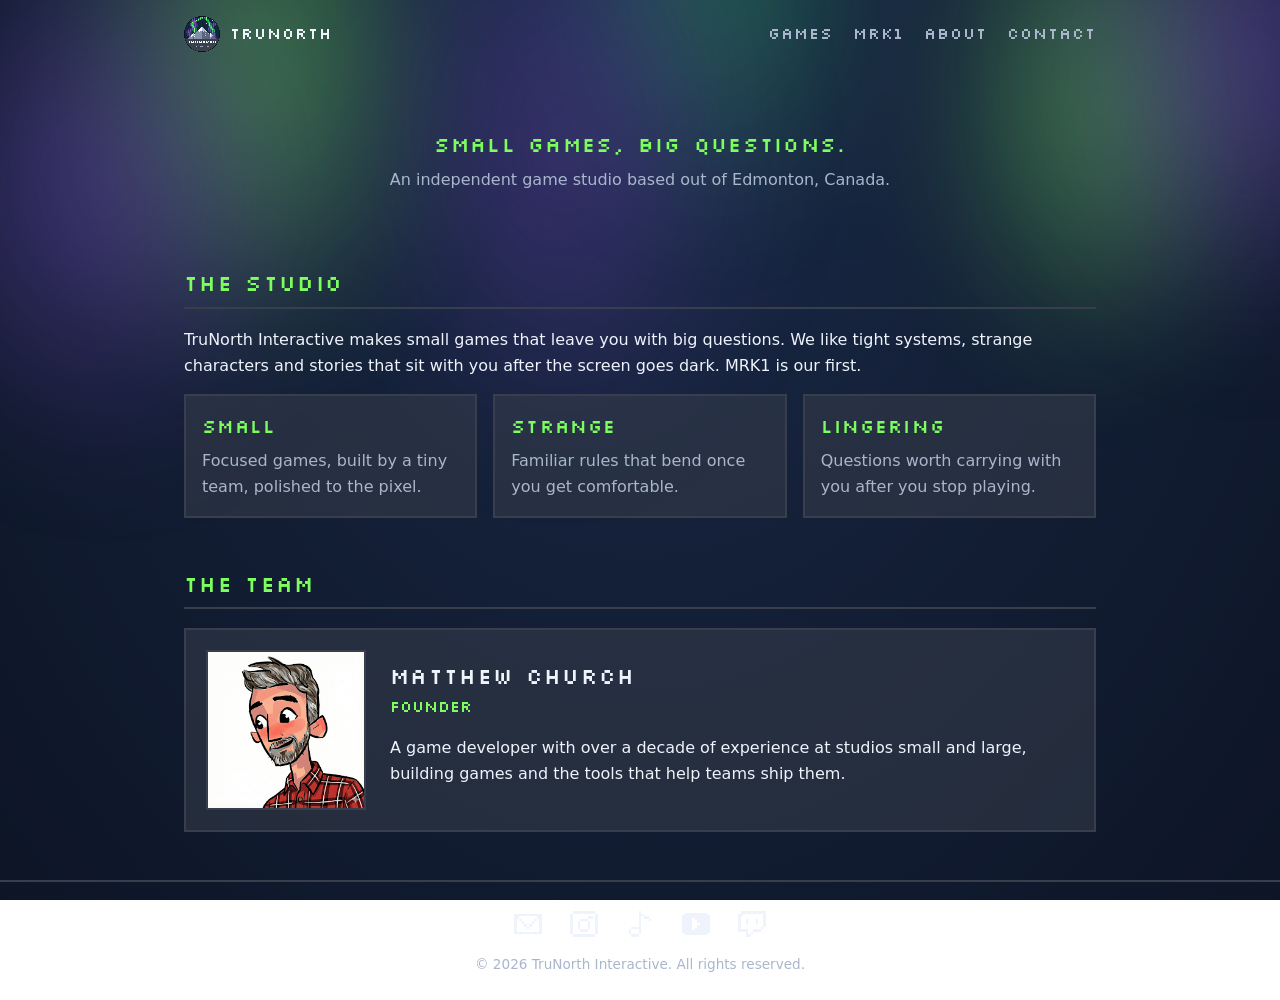
==== about/index.html @ ff155e33 "Spruce up the About page Add a mantra hero, a studio section with three pillars and a founder card. " ====
<!doctype html>
<html lang="en">
<head>
  <meta charset="utf-8">
  <meta name="viewport" content="width=device-width, initial-scale=1">
  <title>About | TruNorth Interactive</title>
  <meta name="description" content="About TruNorth Interactive, an independent game studio in Edmonton, Canada, run by Matthew Church.">
  <link rel="icon" href="../assets/trunorth-logo.png">
  <link rel="preconnect" href="https://fonts.googleapis.com">
  <link href="https://fonts.googleapis.com/css2?family=Silkscreen&display=swap" rel="stylesheet">
  <link rel="stylesheet" href="../assets/style.css">
</head>
<body>
  <nav>
    <a class="brand" href="../"><img class="pixelated" src="../assets/trunorth-logo.png" alt=""><span>TruNorth</span></a>
    <ul>
      <li><a href="../#games">Games</a></li>
      <li><a href="../mrk1/">MRK1</a></li>
      <li><a href="./">About</a></li>
      <li><a href="mailto:trunorthinteractive@gmail.com">Contact</a></li>
    </ul>
  </nav>

  <main>
    <div class="hero">
      <p class="mantra">Small games, big questions.</p>
      <p>An independent game studio based out of Edmonton, Canada.</p>
    </div>

    <section>
      <h2>The Studio</h2>
      <p>TruNorth Interactive makes small games that leave you with big questions. We like tight systems, strange characters and stories that sit with you after the screen goes dark. MRK1 is our first.</p>
      <ul class="pillars">
        <li><h3>Small</h3><p>Focused games, built by a tiny team, polished to the pixel.</p></li>
        <li><h3>Strange</h3><p>Familiar rules that bend once you get comfortable.</p></li>
        <li><h3>Lingering</h3><p>Questions worth carrying with you after you stop playing.</p></li>
      </ul>
    </section>

    <section>
      <h2>The Team</h2>
      <div class="founder">
        <img class="portrait" src="../assets/matthew-church.png" alt="Illustrated portrait of Matthew Church">
        <div>
          <h3>Matthew Church</h3>
          <p class="role">Founder</p>
          <p>A game developer with over a decade of experience at studios small and large, building games and the tools that help teams ship them.</p>
        </div>
      </div>
    </section>
  </main>

  <footer>
    <p class="social">
      <a href="mailto:trunorthinteractive@gmail.com" aria-label="Email" title="Email"><svg viewBox="0 0 11 8" aria-hidden="true"><rect x="0" y="0" width="11" height="1"/><rect x="0" y="1" width="2" height="1"/><rect x="9" y="1" width="2" height="1"/><rect x="0" y="2" width="1" height="1"/><rect x="2" y="2" width="1" height="1"/><rect x="8" y="2" width="1" height="1"/><rect x="10" y="2" width="1" height="1"/><rect x="0" y="3" width="1" height="1"/><rect x="3" y="3" width="1" height="1"/><rect x="7" y="3" width="1" height="1"/><rect x="10" y="3" width="1" height="1"/><rect x="0" y="4" width="1" height="1"/><rect x="4" y="4" width="1" height="1"/><rect x="6" y="4" width="1" height="1"/><rect x="10" y="4" width="1" height="1"/><rect x="0" y="5" width="1" height="1"/><rect x="5" y="5" width="1" height="1"/><rect x="10" y="5" width="1" height="1"/><rect x="0" y="6" width="1" height="1"/><rect x="10" y="6" width="1" height="1"/><rect x="0" y="7" width="11" height="1"/></svg></a>
      <a href="https://www.instagram.com/trunorthinteractive/" aria-label="Instagram" title="Instagram" target="_blank" rel="noopener"><svg viewBox="0 0 11 10" aria-hidden="true"><rect x="1" y="0" width="9" height="1"/><rect x="0" y="1" width="1" height="1"/><rect x="10" y="1" width="1" height="1"/><rect x="0" y="2" width="1" height="1"/><rect x="7" y="2" width="2" height="1"/><rect x="10" y="2" width="1" height="1"/><rect x="0" y="3" width="1" height="1"/><rect x="4" y="3" width="3" height="1"/><rect x="10" y="3" width="1" height="1"/><rect x="0" y="4" width="1" height="1"/><rect x="3" y="4" width="1" height="1"/><rect x="7" y="4" width="1" height="1"/><rect x="10" y="4" width="1" height="1"/><rect x="0" y="5" width="1" height="1"/><rect x="3" y="5" width="1" height="1"/><rect x="7" y="5" width="1" height="1"/><rect x="10" y="5" width="1" height="1"/><rect x="0" y="6" width="1" height="1"/><rect x="3" y="6" width="1" height="1"/><rect x="7" y="6" width="1" height="1"/><rect x="10" y="6" width="1" height="1"/><rect x="0" y="7" width="1" height="1"/><rect x="4" y="7" width="3" height="1"/><rect x="10" y="7" width="1" height="1"/><rect x="0" y="8" width="1" height="1"/><rect x="10" y="8" width="1" height="1"/><rect x="1" y="9" width="9" height="1"/></svg></a>
      <a href="https://www.tiktok.com/@trunorthinteractive" aria-label="TikTok" title="TikTok" target="_blank" rel="noopener"><svg viewBox="0 0 11 10" aria-hidden="true"><rect x="5" y="0" width="1" height="1"/><rect x="5" y="1" width="2" height="1"/><rect x="5" y="2" width="1" height="1"/><rect x="7" y="2" width="2" height="1"/><rect x="5" y="3" width="1" height="1"/><rect x="9" y="3" width="1" height="1"/><rect x="5" y="4" width="1" height="1"/><rect x="5" y="5" width="1" height="1"/><rect x="2" y="6" width="4" height="1"/><rect x="1" y="7" width="1" height="1"/><rect x="5" y="7" width="1" height="1"/><rect x="1" y="8" width="1" height="1"/><rect x="5" y="8" width="1" height="1"/><rect x="2" y="9" width="3" height="1"/></svg></a>
      <a href="https://www.youtube.com/@trunorthinteractive" aria-label="YouTube" title="YouTube" target="_blank" rel="noopener"><svg viewBox="0 0 11 9" aria-hidden="true"><rect x="1" y="0" width="9" height="1"/><rect x="0" y="1" width="11" height="1"/><rect x="0" y="2" width="4" height="1"/><rect x="5" y="2" width="6" height="1"/><rect x="0" y="3" width="4" height="1"/><rect x="6" y="3" width="5" height="1"/><rect x="0" y="4" width="4" height="1"/><rect x="7" y="4" width="4" height="1"/><rect x="0" y="5" width="4" height="1"/><rect x="6" y="5" width="5" height="1"/><rect x="0" y="6" width="4" height="1"/><rect x="5" y="6" width="6" height="1"/><rect x="0" y="7" width="11" height="1"/><rect x="1" y="8" width="9" height="1"/></svg></a>
      <a href="https://www.twitch.tv/trunorthinteractive" aria-label="Twitch" title="Twitch" target="_blank" rel="noopener"><svg viewBox="0 0 11 10" aria-hidden="true"><rect x="1" y="0" width="10" height="1"/><rect x="0" y="1" width="2" height="1"/><rect x="10" y="1" width="1" height="1"/><rect x="0" y="2" width="1" height="1"/><rect x="10" y="2" width="1" height="1"/><rect x="0" y="3" width="1" height="1"/><rect x="3" y="3" width="1" height="1"/><rect x="7" y="3" width="1" height="1"/><rect x="10" y="3" width="1" height="1"/><rect x="0" y="4" width="1" height="1"/><rect x="3" y="4" width="1" height="1"/><rect x="7" y="4" width="1" height="1"/><rect x="10" y="4" width="1" height="1"/><rect x="0" y="5" width="1" height="1"/><rect x="10" y="5" width="1" height="1"/><rect x="0" y="6" width="1" height="1"/><rect x="9" y="6" width="1" height="1"/><rect x="0" y="7" width="4" height="1"/><rect x="6" y="7" width="3" height="1"/><rect x="3" y="8" width="1" height="1"/><rect x="5" y="8" width="1" height="1"/><rect x="3" y="9" width="2" height="1"/></svg></a>
    </p>
    &copy; 2026 TruNorth Interactive. All rights reserved.
  </footer>
</body>
</html>
---- assets/style.css ----
:root {
  --night: #142038;
  --night-deep: #0d1526;
  --slate: #383e4c;
  --snow: #eef3fc;
  --mist: #a9b6cc;
  --aurora: #7cff5e;
  --aurora-dim: #2fb85a;
  --mrk-red: #ff6b6b;
  --mrk-violet: #b98cff;
}

* { box-sizing: border-box; }
html, body { margin: 0; }

body {
  background: radial-gradient(ellipse at top, #1c2c4c 0%, var(--night) 45%, var(--night-deep) 100%) fixed;
  color: var(--snow);
  font-family: system-ui, -apple-system, "Segoe UI", sans-serif;
  line-height: 1.6;
  min-height: 100vh;
  display: flex;
  flex-direction: column;
}

/* Aurora: two blurred layers of green and violet bands drifting behind the page. */
body::before,
body::after {
  content: "";
  position: fixed;
  inset: -20% -10% 30% -10%;
  z-index: -1;
  pointer-events: none;
  filter: blur(60px);
  opacity: 0.45;
}
body::before {
  background:
    radial-gradient(ellipse 18% 55% at 25% 30%, var(--aurora) 0%, transparent 70%),
    radial-gradient(ellipse 14% 45% at 55% 20%, var(--aurora-dim) 0%, transparent 70%),
    radial-gradient(ellipse 16% 50% at 80% 35%, var(--aurora) 0%, transparent 70%);
  animation: aurora-drift 18s ease-in-out infinite alternate;
}
body::after {
  background:
    radial-gradient(ellipse 20% 50% at 15% 45%, #7048b8 0%, transparent 70%),
    radial-gradient(ellipse 18% 55% at 45% 40%, #5a3a9a 0%, transparent 70%),
    radial-gradient(ellipse 20% 50% at 90% 30%, #7048b8 0%, transparent 70%);
  opacity: 0.55;
  animation: aurora-drift 24s ease-in-out infinite alternate-reverse;
}
@keyframes aurora-drift {
  0%   { transform: translateX(-4%) skewX(-8deg) scaleY(1); }
  50%  { transform: translateX(3%) skewX(6deg) scaleY(1.08); }
  100% { transform: translateX(-2%) skewX(-4deg) scaleY(0.95); }
}
@media (prefers-reduced-motion: reduce) {
  body::before, body::after { animation: none; }
}

h1, h2, h3, nav, .button {
  font-family: "Silkscreen", monospace;
  font-weight: 400;
  letter-spacing: 0.06em;
}

a { color: var(--aurora); }
a:hover { color: var(--snow); }
img.pixelated { image-rendering: pixelated; }

nav {
  display: flex;
  justify-content: space-between;
  align-items: center;
  gap: 12px;
  padding: 16px 24px;
  max-width: 960px;
  width: 100%;
  margin: 0 auto;
}
nav .brand { display: flex; align-items: center; gap: 10px; color: var(--snow); text-decoration: none; }
nav .brand img { width: 36px; height: 36px; }
nav ul { list-style: none; display: flex; gap: 20px; margin: 0; padding: 0; }
nav ul a { color: var(--mist); text-decoration: none; }
nav ul a:hover { color: var(--aurora); }

main { flex: 1; width: 100%; max-width: 960px; margin: 0 auto; padding: 0 24px 48px; }

.hero { text-align: center; padding: 40px 0 24px; }
.hero img { width: min(320px, 70vw); height: auto; }
.hero p { color: var(--mist); max-width: 560px; margin: 16px auto 0; }

section { margin-top: 48px; }
section h2 { color: var(--aurora); font-size: 1.4rem; border-bottom: 2px solid var(--slate); padding-bottom: 6px; }

.card {
  display: grid;
  grid-template-columns: 1fr 1fr;
  gap: 24px;
  align-items: center;
  background: rgba(56, 62, 76, 0.55);
  border: 2px solid var(--slate);
  padding: 20px;
  text-decoration: none;
  color: inherit;
  transition: border-color 0.15s, transform 0.15s;
}
a.card:hover { border-color: var(--aurora-dim); transform: translateY(-2px); color: inherit; }
.card img { width: 100%; height: auto; display: block; }
.card h3 { margin: 0 0 4px; font-size: 1.6rem; }
.card .tag { color: var(--mist); margin: 0 0 12px; }

.button {
  display: inline-block;
  background: var(--aurora-dim);
  color: var(--night-deep);
  padding: 10px 18px;
  text-decoration: none;
  border: 2px solid var(--aurora);
  box-shadow: 4px 4px 0 var(--night-deep);
}
.button:hover { background: var(--aurora); color: var(--night-deep); }

footer {
  text-align: center;
  color: var(--mist);
  font-size: 0.85rem;
  padding: 24px;
  border-top: 2px solid var(--slate);
}

/* MRK1 page */
.mrk1 h1 { color: var(--mrk-red); font-size: 2.4rem; margin: 0; }
.mrk1 h1 .one { color: var(--mrk-violet); }
.mrk1 .tag { color: var(--mist); margin-top: 4px; }
.mrk1 section h2 { color: var(--mrk-red); }
.mrk1 .button { background: var(--mrk-red); border-color: #ffb0b0; }
.mrk1 .button:hover { background: #ff8f8f; }
.mrk1 .key-art { width: 100%; height: auto; border: 2px solid var(--slate); margin-top: 16px; }
.mrk1 ul.features { padding-left: 20px; }
.mrk1 ul.features li { margin-bottom: 8px; }

@media (max-width: 640px) {
  nav { padding: 12px 16px; }
  nav .brand span { display: none; }
  main { padding: 0 16px 40px; }
  .card { grid-template-columns: 1fr; }
}

footer .social { display: flex; justify-content: center; flex-wrap: wrap; gap: 20px; margin: 0 0 12px; font-family: "Silkscreen", monospace; }
footer .social a { color: var(--snow); text-decoration: none; }
footer .social a:hover { color: var(--aurora); }
.mrk1 footer .social a:hover { color: var(--mrk-red); }
footer .social a { display: inline-flex; padding: 4px; }
footer .social svg { width: 28px; height: 28px; fill: currentColor; shape-rendering: crispEdges; }
.shots { display: grid; grid-template-columns: repeat(2, 1fr); gap: 16px; }
.shots img { width: 100%; height: auto; display: block; border: 2px solid var(--slate); }
.shots a:hover img { border-color: var(--mrk-red); }
@media (max-width: 640px) { .shots { grid-template-columns: 1fr; } }
.shots .wide { grid-column: 1 / -1; }
.mrk1 .cta { margin-top: 24px; }
.hero p.mantra { font-family: "Silkscreen", monospace; color: var(--aurora); font-size: 1.3rem; letter-spacing: 0.06em; margin-top: 20px; }
.hero p.mantra + p { margin-top: 6px; }
.pillars { list-style: none; padding: 0; display: grid; grid-template-columns: repeat(3, 1fr); gap: 16px; }
.pillars li { background: rgba(56, 62, 76, 0.55); border: 2px solid var(--slate); padding: 16px; }
.pillars h3 { margin: 0 0 6px; color: var(--aurora); }
.pillars p { margin: 0; color: var(--mist); }
.founder { display: flex; gap: 24px; align-items: center; background: rgba(56, 62, 76, 0.55); border: 2px solid var(--slate); padding: 20px; }
.founder .portrait { width: 160px; height: 160px; flex: none; border: 2px solid var(--slate); }
.founder h3 { margin: 0; font-size: 1.4rem; }
.founder .role { margin: 0 0 8px; color: var(--aurora); font-family: "Silkscreen", monospace; }
@media (max-width: 640px) { .pillars { grid-template-columns: 1fr; } .founder { flex-direction: column; text-align: center; } }
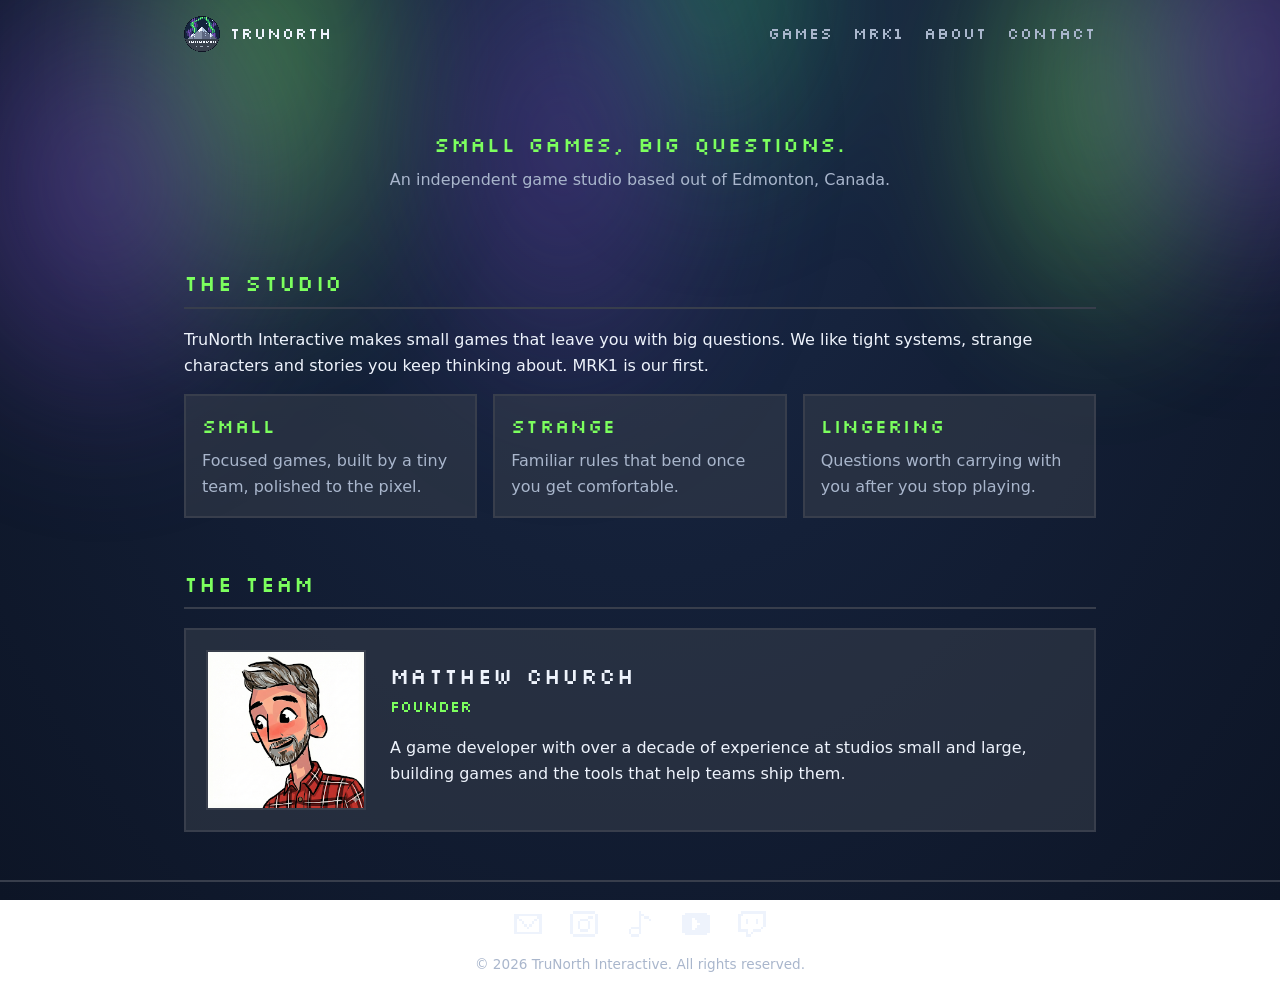
==== commit ec43e39b: "Reword studio intro" ====
--- a/about/index.html
+++ b/about/index.html
@@ -29,7 +29,7 @@
 
     <section>
       <h2>The Studio</h2>
-      <p>TruNorth Interactive makes small games that leave you with big questions. We like tight systems, strange characters and stories that sit with you after the screen goes dark. MRK1 is our first.</p>
+      <p>TruNorth Interactive makes small games that leave you with big questions. We like tight systems, strange characters and stories you keep thinking about. MRK1 is our first.</p>
       <ul class="pillars">
         <li><h3>Small</h3><p>Focused games, built by a tiny team, polished to the pixel.</p></li>
         <li><h3>Strange</h3><p>Familiar rules that bend once you get comfortable.</p></li>
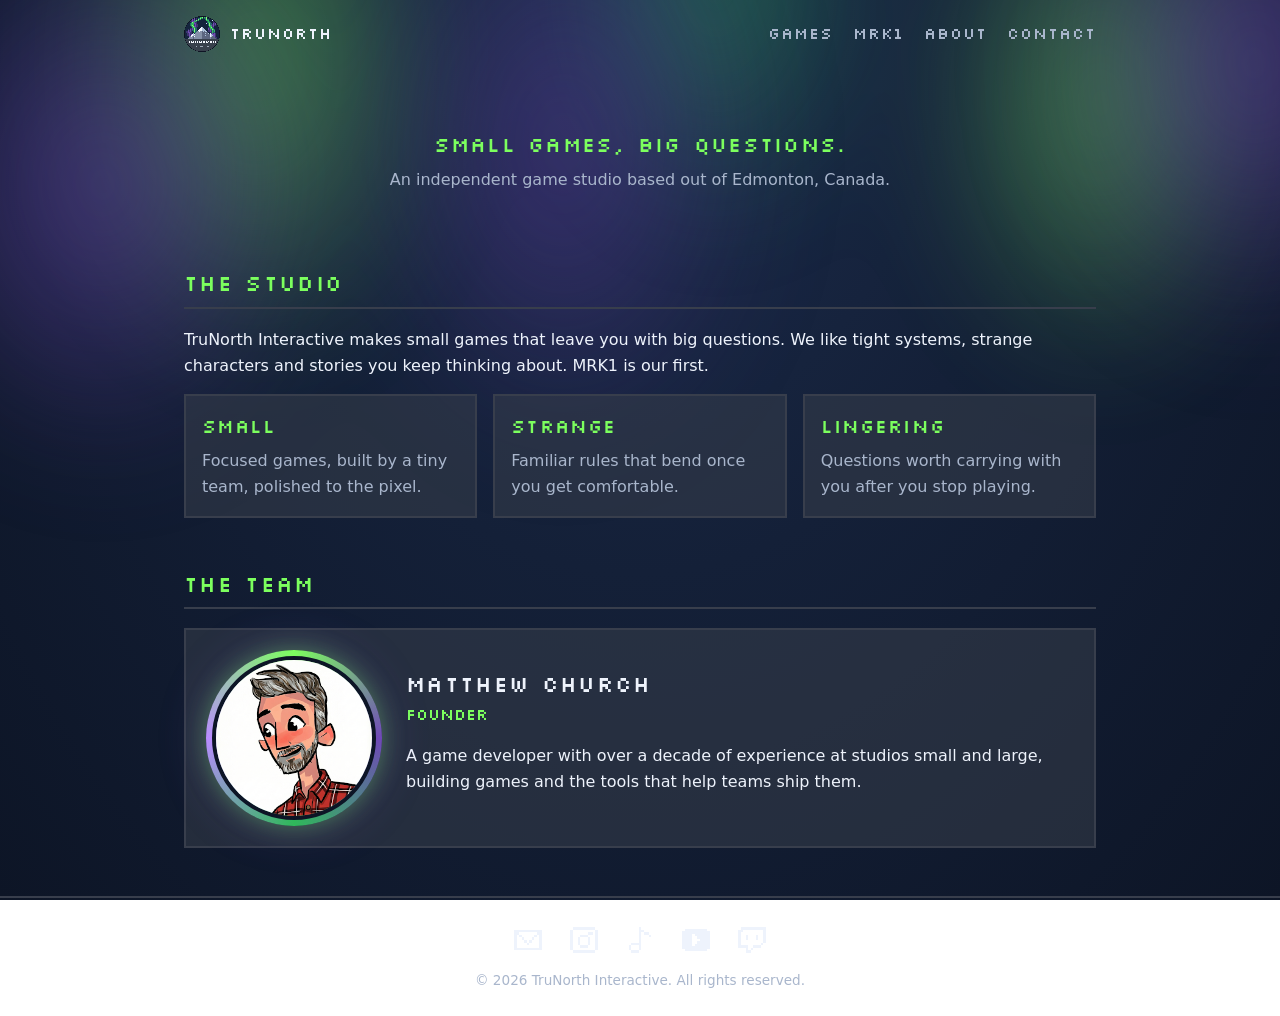
==== commit dba8066d: "Circular aurora ring around the founder portrait" ====
--- a/about/index.html
+++ b/about/index.html
@@ -40,7 +40,7 @@
     <section>
       <h2>The Team</h2>
       <div class="founder">
-        <img class="portrait" src="../assets/matthew-church.png" alt="Illustrated portrait of Matthew Church">
+        <div class="ring"><img class="portrait" src="../assets/matthew-church.png" alt="Illustrated portrait of Matthew Church"></div>
         <div>
           <h3>Matthew Church</h3>
           <p class="role">Founder</p>
--- a/assets/style.css
+++ b/assets/style.css
@@ -170,3 +170,7 @@
 .founder h3 { margin: 0; font-size: 1.4rem; }
 .founder .role { margin: 0 0 8px; color: var(--aurora); font-family: "Silkscreen", monospace; }
 @media (max-width: 640px) { .pillars { grid-template-columns: 1fr; } .founder { flex-direction: column; text-align: center; } }
+.founder .ring { position: relative; flex: none; width: 176px; height: 176px; border-radius: 50%; padding: 6px; background: conic-gradient(var(--aurora), #7048b8, var(--aurora-dim), #b98cff, var(--aurora)); box-shadow: 0 0 24px rgba(124, 255, 94, 0.35), 0 0 48px rgba(112, 72, 184, 0.3); animation: ring-spin 12s linear infinite; }
+.founder .ring .portrait { width: 100%; height: 100%; border-radius: 50%; border: 4px solid var(--night-deep); display: block; object-fit: cover; animation: ring-spin 12s linear infinite reverse; }
+@keyframes ring-spin { to { transform: rotate(360deg); } }
+@media (prefers-reduced-motion: reduce) { .founder .ring, .founder .ring .portrait { animation: none; } }
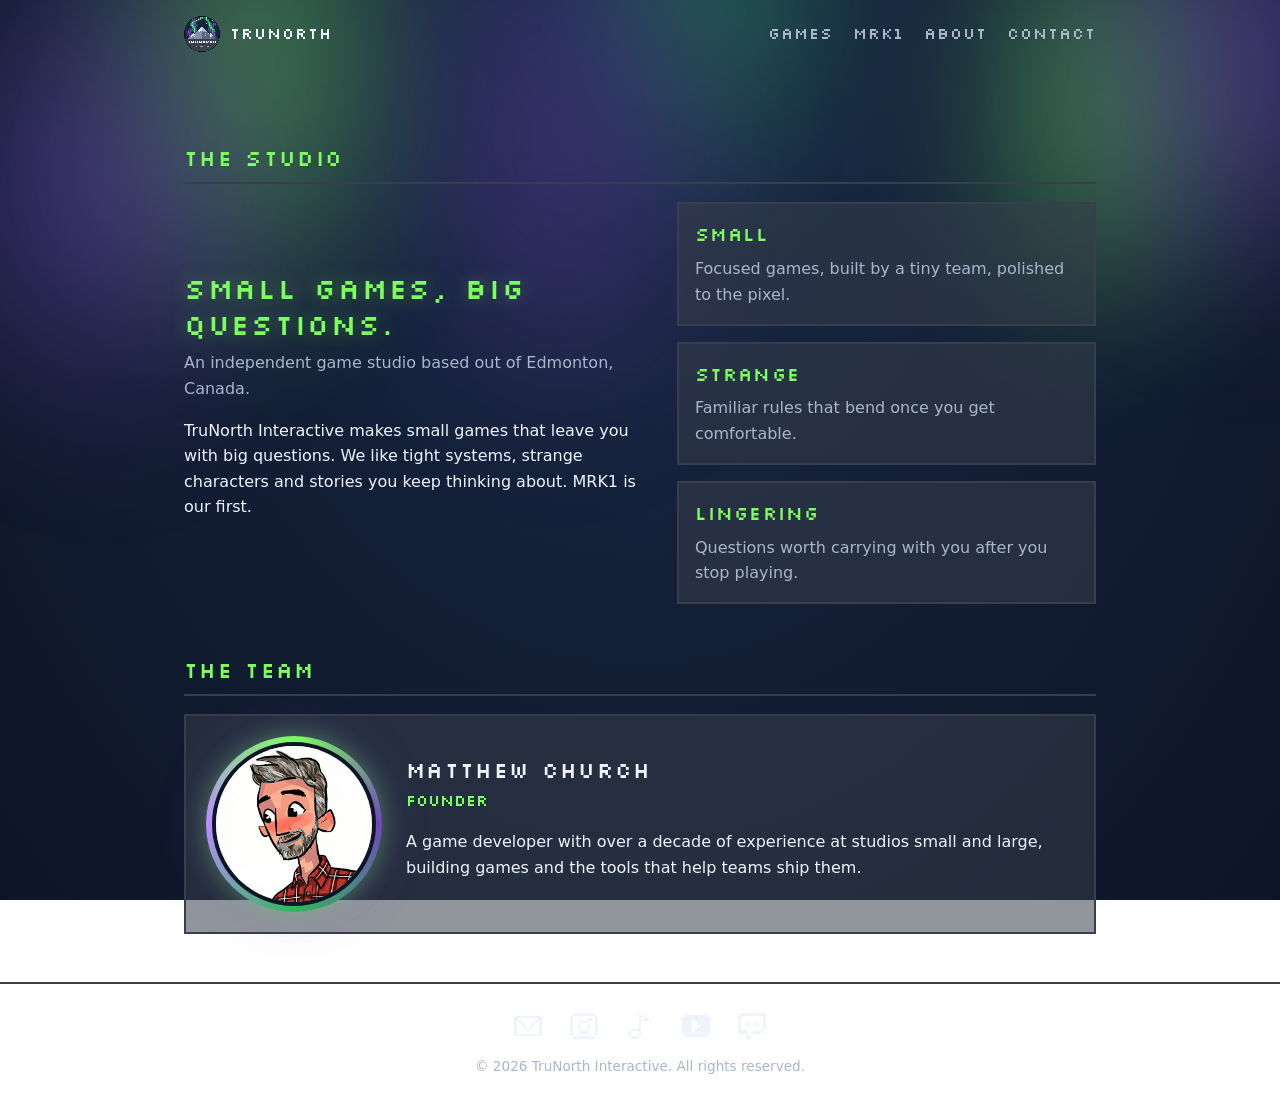
==== commit 0879bc78: "Two-column studio section with the mantra" ====
--- a/about/index.html
+++ b/about/index.html
@@ -21,20 +21,21 @@
     </ul>
   </nav>
 
-  <main>
-    <div class="hero">
-      <p class="mantra">Small games, big questions.</p>
-      <p>An independent game studio based out of Edmonton, Canada.</p>
-    </div>
-
+  <main class="pad-top">
     <section>
       <h2>The Studio</h2>
-      <p>TruNorth Interactive makes small games that leave you with big questions. We like tight systems, strange characters and stories you keep thinking about. MRK1 is our first.</p>
+      <div class="studio">
+        <div>
+          <p class="mantra">Small games, big questions.</p>
+          <p class="where">An independent game studio based out of Edmonton, Canada.</p>
+          <p>TruNorth Interactive makes small games that leave you with big questions. We like tight systems, strange characters and stories you keep thinking about. MRK1 is our first.</p>
+        </div>
       <ul class="pillars">
         <li><h3>Small</h3><p>Focused games, built by a tiny team, polished to the pixel.</p></li>
         <li><h3>Strange</h3><p>Familiar rules that bend once you get comfortable.</p></li>
         <li><h3>Lingering</h3><p>Questions worth carrying with you after you stop playing.</p></li>
       </ul>
+      </div>
     </section>
 
     <section>
--- a/assets/style.css
+++ b/assets/style.css
@@ -174,3 +174,9 @@
 .founder .ring .portrait { width: 100%; height: 100%; border-radius: 50%; border: 4px solid var(--night-deep); display: block; object-fit: cover; animation: ring-spin 12s linear infinite reverse; }
 @keyframes ring-spin { to { transform: rotate(360deg); } }
 @media (prefers-reduced-motion: reduce) { .founder .ring, .founder .ring .portrait { animation: none; } }
+.studio { display: grid; grid-template-columns: 1.1fr 1fr; gap: 32px; align-items: center; }
+.studio .mantra { font-family: "Silkscreen", monospace; color: var(--aurora); font-size: 1.8rem; line-height: 1.25; letter-spacing: 0.06em; margin: 0 0 8px; text-shadow: 0 0 18px rgba(124, 255, 94, 0.35); }
+.studio .where { color: var(--mist); margin: 0 0 16px; }
+.studio .pillars { grid-template-columns: 1fr; margin: 0; }
+@media (max-width: 640px) { .studio { grid-template-columns: 1fr; } }
+main.pad-top { padding-top: 24px; }
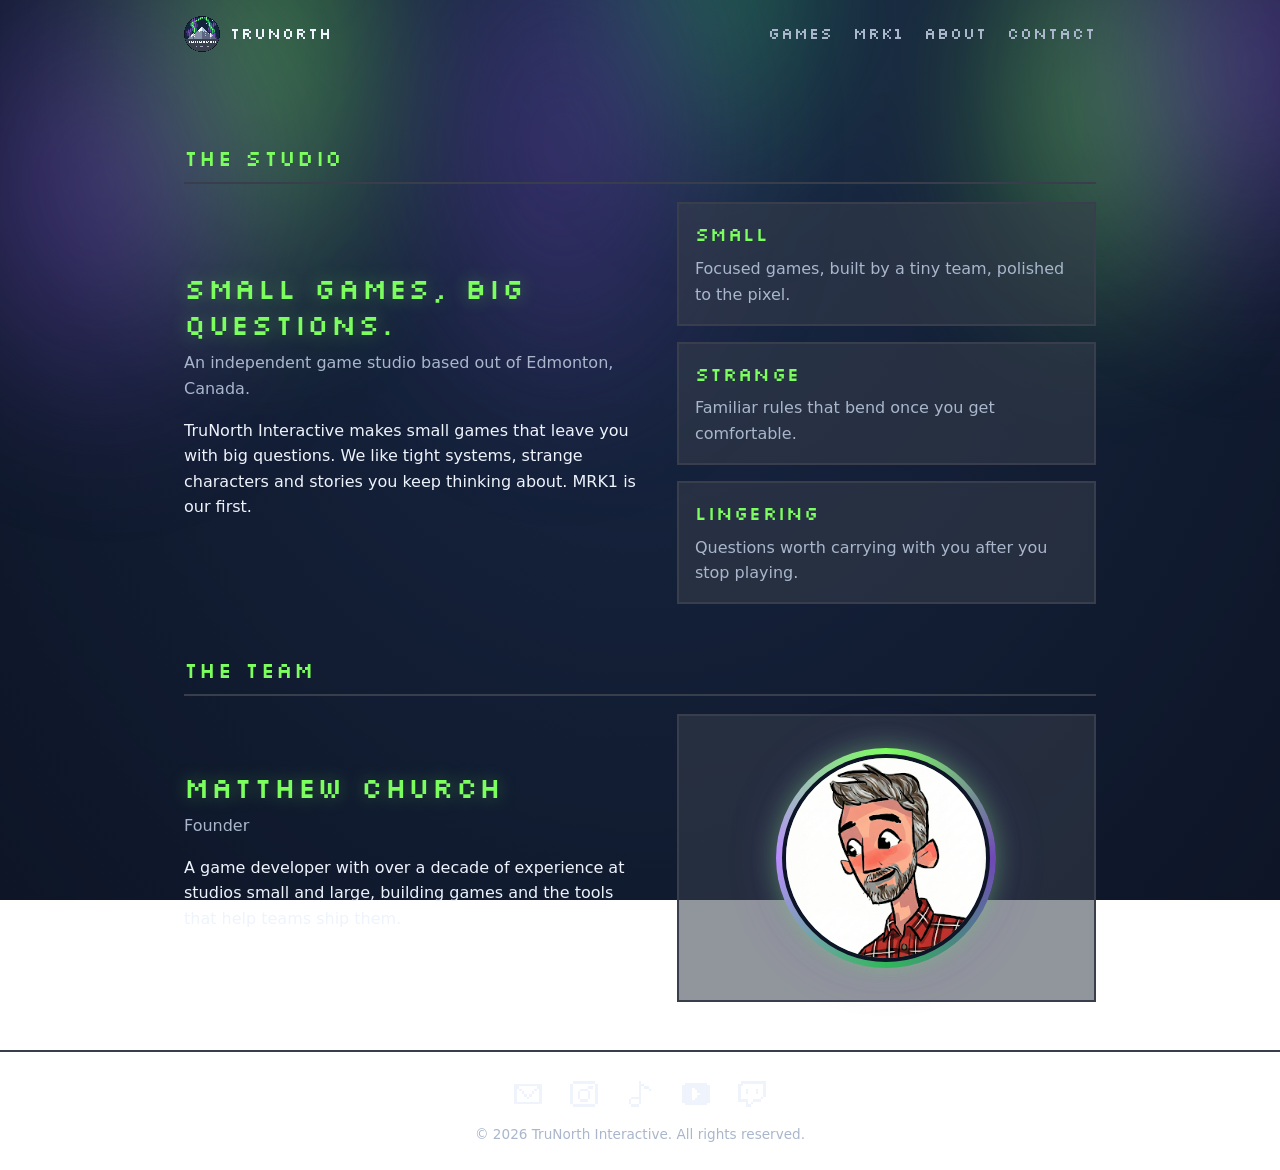
==== commit 02762763: "Two-column team section" ====
--- a/about/index.html
+++ b/about/index.html
@@ -40,12 +40,14 @@
 
     <section>
       <h2>The Team</h2>
-      <div class="founder">
-        <div class="ring"><img class="portrait" src="../assets/matthew-church.png" alt="Illustrated portrait of Matthew Church"></div>
+      <div class="studio team">
         <div>
-          <h3>Matthew Church</h3>
-          <p class="role">Founder</p>
+          <p class="mantra">Matthew Church</p>
+          <p class="where">Founder</p>
           <p>A game developer with over a decade of experience at studios small and large, building games and the tools that help teams ship them.</p>
+        </div>
+        <div class="founder">
+          <div class="ring"><img class="portrait" src="../assets/matthew-church.png" alt="Illustrated portrait of Matthew Church"></div>
         </div>
       </div>
     </section>
--- a/assets/style.css
+++ b/assets/style.css
@@ -180,3 +180,5 @@
 .studio .pillars { grid-template-columns: 1fr; margin: 0; }
 @media (max-width: 640px) { .studio { grid-template-columns: 1fr; } }
 main.pad-top { padding-top: 24px; }
+.team .founder { justify-content: center; padding: 32px; }
+.team .founder .ring { width: 220px; height: 220px; }
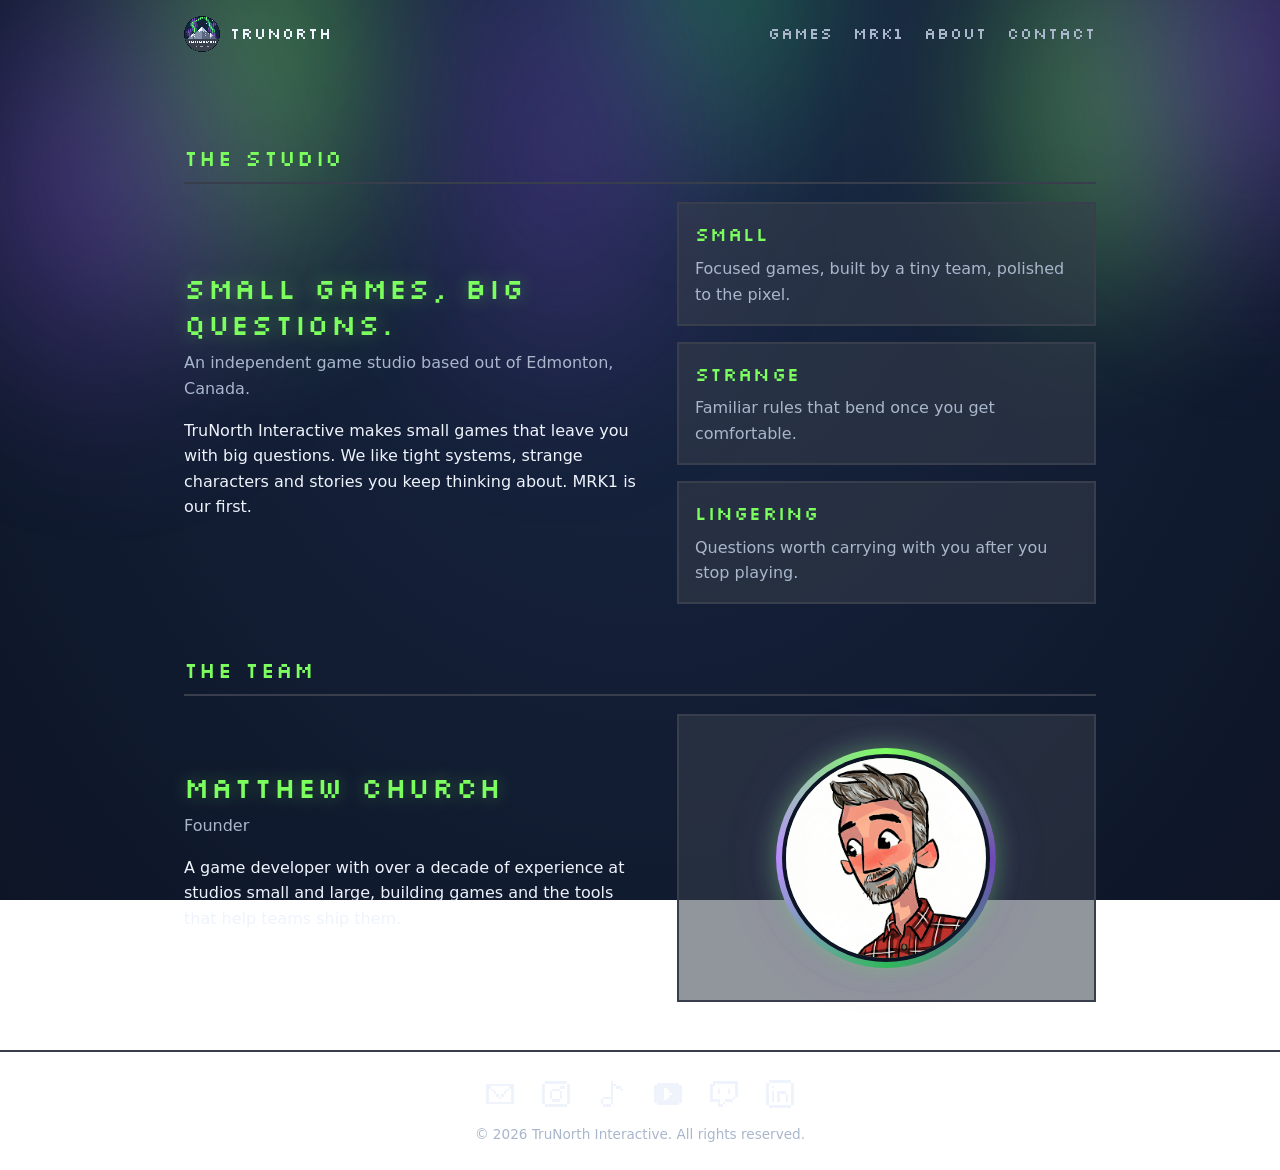
==== commit 17444d48: "Add LinkedIn icon to footer" ====
--- a/about/index.html
+++ b/about/index.html
@@ -60,6 +60,7 @@
       <a href="https://www.tiktok.com/@trunorthinteractive" aria-label="TikTok" title="TikTok" target="_blank" rel="noopener"><svg viewBox="0 0 11 10" aria-hidden="true"><rect x="5" y="0" width="1" height="1"/><rect x="5" y="1" width="2" height="1"/><rect x="5" y="2" width="1" height="1"/><rect x="7" y="2" width="2" height="1"/><rect x="5" y="3" width="1" height="1"/><rect x="9" y="3" width="1" height="1"/><rect x="5" y="4" width="1" height="1"/><rect x="5" y="5" width="1" height="1"/><rect x="2" y="6" width="4" height="1"/><rect x="1" y="7" width="1" height="1"/><rect x="5" y="7" width="1" height="1"/><rect x="1" y="8" width="1" height="1"/><rect x="5" y="8" width="1" height="1"/><rect x="2" y="9" width="3" height="1"/></svg></a>
       <a href="https://www.youtube.com/@trunorthinteractive" aria-label="YouTube" title="YouTube" target="_blank" rel="noopener"><svg viewBox="0 0 11 9" aria-hidden="true"><rect x="1" y="0" width="9" height="1"/><rect x="0" y="1" width="11" height="1"/><rect x="0" y="2" width="4" height="1"/><rect x="5" y="2" width="6" height="1"/><rect x="0" y="3" width="4" height="1"/><rect x="6" y="3" width="5" height="1"/><rect x="0" y="4" width="4" height="1"/><rect x="7" y="4" width="4" height="1"/><rect x="0" y="5" width="4" height="1"/><rect x="6" y="5" width="5" height="1"/><rect x="0" y="6" width="4" height="1"/><rect x="5" y="6" width="6" height="1"/><rect x="0" y="7" width="11" height="1"/><rect x="1" y="8" width="9" height="1"/></svg></a>
       <a href="https://www.twitch.tv/trunorthinteractive" aria-label="Twitch" title="Twitch" target="_blank" rel="noopener"><svg viewBox="0 0 11 10" aria-hidden="true"><rect x="1" y="0" width="10" height="1"/><rect x="0" y="1" width="2" height="1"/><rect x="10" y="1" width="1" height="1"/><rect x="0" y="2" width="1" height="1"/><rect x="10" y="2" width="1" height="1"/><rect x="0" y="3" width="1" height="1"/><rect x="3" y="3" width="1" height="1"/><rect x="7" y="3" width="1" height="1"/><rect x="10" y="3" width="1" height="1"/><rect x="0" y="4" width="1" height="1"/><rect x="3" y="4" width="1" height="1"/><rect x="7" y="4" width="1" height="1"/><rect x="10" y="4" width="1" height="1"/><rect x="0" y="5" width="1" height="1"/><rect x="10" y="5" width="1" height="1"/><rect x="0" y="6" width="1" height="1"/><rect x="9" y="6" width="1" height="1"/><rect x="0" y="7" width="4" height="1"/><rect x="6" y="7" width="3" height="1"/><rect x="3" y="8" width="1" height="1"/><rect x="5" y="8" width="1" height="1"/><rect x="3" y="9" width="2" height="1"/></svg></a>
+<a href="https://www.linkedin.com/company/trunorth-interactive" aria-label="LinkedIn" title="LinkedIn" target="_blank" rel="noopener"><svg viewBox="0 0 10 10" aria-hidden="true"><rect x="1" y="0" width="8" height="1"/><rect x="0" y="1" width="1" height="8"/><rect x="9" y="1" width="1" height="8"/><rect x="2" y="2" width="1" height="1"/><rect x="2" y="4" width="1" height="4"/><rect x="4" y="4" width="3" height="1"/><rect x="4" y="5" width="1" height="3"/><rect x="7" y="5" width="1" height="3"/><rect x="1" y="9" width="8" height="1"/></svg></a>
     </p>
     &copy; 2026 TruNorth Interactive. All rights reserved.
   </footer>
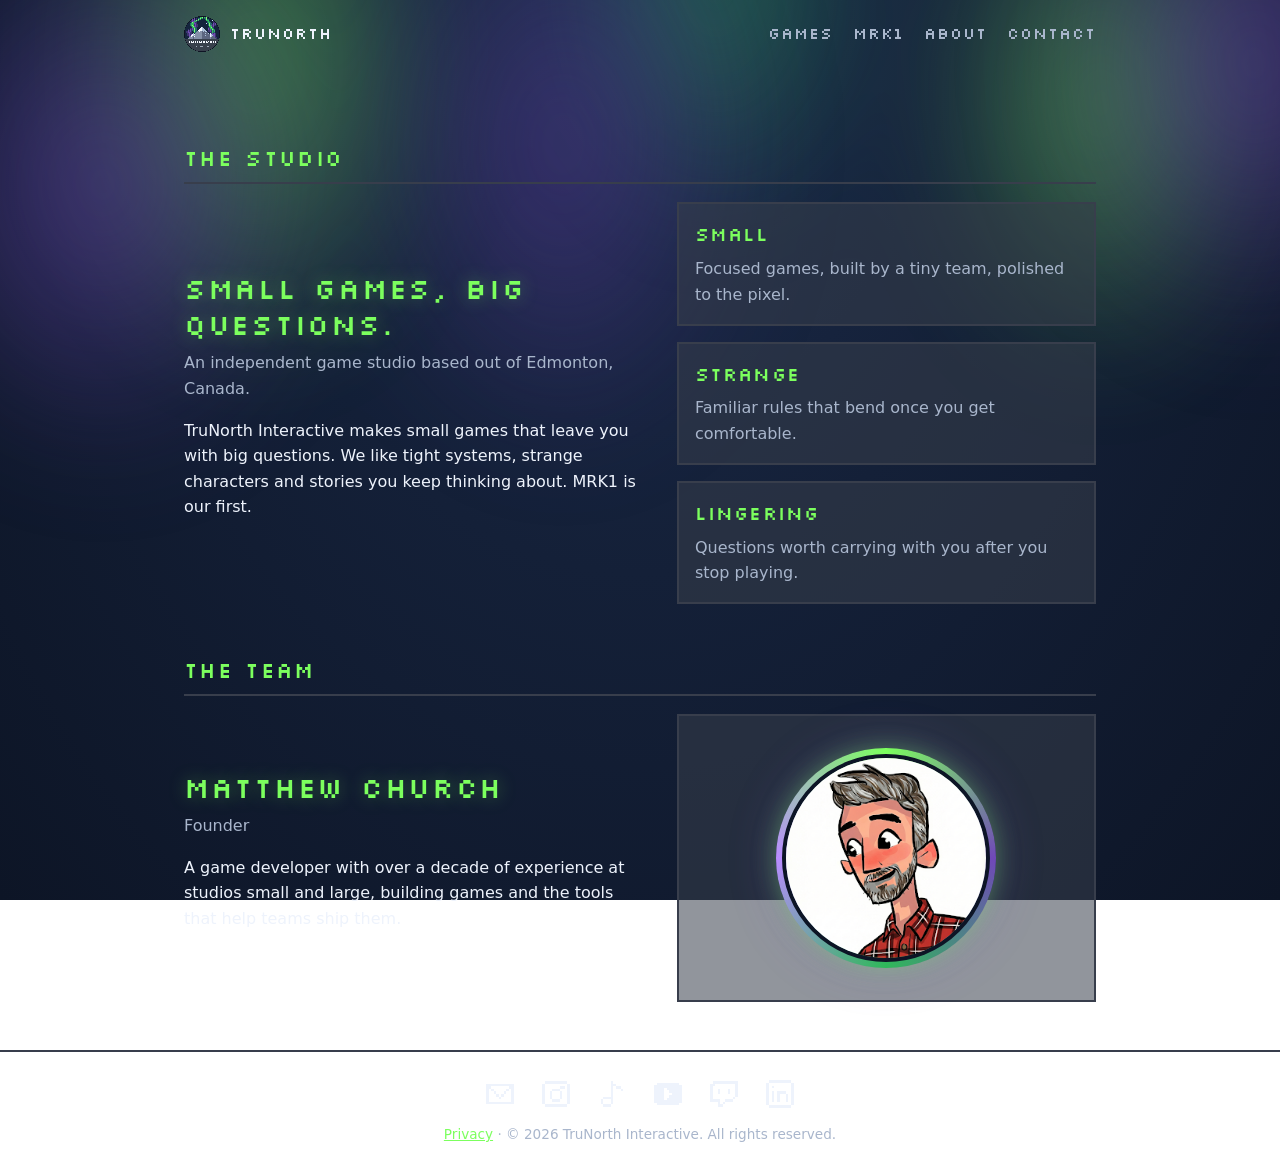
==== commit 0c58950d: "Add privacy policy and footer links" ====
--- a/about/index.html
+++ b/about/index.html
@@ -5,6 +5,16 @@
   <meta name="viewport" content="width=device-width, initial-scale=1">
   <title>About | TruNorth Interactive</title>
   <meta name="description" content="About TruNorth Interactive, an independent game studio in Edmonton, Canada, run by Matthew Church.">
+  <meta property="og:type" content="website">
+  <meta property="og:site_name" content="TruNorth Interactive">
+  <meta property="og:title" content="About | TruNorth Interactive">
+  <meta property="og:description" content="About TruNorth Interactive, an independent game studio in Edmonton, Canada, run by Matthew Church.">
+  <meta property="og:url" content="https://trunorthinteractive.github.io/about/">
+  <meta property="og:image" content="https://trunorthinteractive.github.io/assets/trunorth-og.png">
+  <meta property="og:image:width" content="1200">
+  <meta property="og:image:height" content="630">
+  <meta property="og:image:alt" content="TruNorth Interactive logo">
+  <meta name="twitter:card" content="summary_large_image">
   <link rel="icon" href="../assets/trunorth-logo.png">
   <link rel="preconnect" href="https://fonts.googleapis.com">
   <link href="https://fonts.googleapis.com/css2?family=Silkscreen&display=swap" rel="stylesheet">
@@ -62,7 +72,7 @@
       <a href="https://www.twitch.tv/trunorthinteractive" aria-label="Twitch" title="Twitch" target="_blank" rel="noopener"><svg viewBox="0 0 11 10" aria-hidden="true"><rect x="1" y="0" width="10" height="1"/><rect x="0" y="1" width="2" height="1"/><rect x="10" y="1" width="1" height="1"/><rect x="0" y="2" width="1" height="1"/><rect x="10" y="2" width="1" height="1"/><rect x="0" y="3" width="1" height="1"/><rect x="3" y="3" width="1" height="1"/><rect x="7" y="3" width="1" height="1"/><rect x="10" y="3" width="1" height="1"/><rect x="0" y="4" width="1" height="1"/><rect x="3" y="4" width="1" height="1"/><rect x="7" y="4" width="1" height="1"/><rect x="10" y="4" width="1" height="1"/><rect x="0" y="5" width="1" height="1"/><rect x="10" y="5" width="1" height="1"/><rect x="0" y="6" width="1" height="1"/><rect x="9" y="6" width="1" height="1"/><rect x="0" y="7" width="4" height="1"/><rect x="6" y="7" width="3" height="1"/><rect x="3" y="8" width="1" height="1"/><rect x="5" y="8" width="1" height="1"/><rect x="3" y="9" width="2" height="1"/></svg></a>
 <a href="https://www.linkedin.com/company/trunorth-interactive" aria-label="LinkedIn" title="LinkedIn" target="_blank" rel="noopener"><svg viewBox="0 0 10 10" aria-hidden="true"><rect x="1" y="0" width="8" height="1"/><rect x="0" y="1" width="1" height="8"/><rect x="9" y="1" width="1" height="8"/><rect x="2" y="2" width="1" height="1"/><rect x="2" y="4" width="1" height="4"/><rect x="4" y="4" width="3" height="1"/><rect x="4" y="5" width="1" height="3"/><rect x="7" y="5" width="1" height="3"/><rect x="1" y="9" width="8" height="1"/></svg></a>
     </p>
-    &copy; 2026 TruNorth Interactive. All rights reserved.
+    <a href="../privacy/">Privacy</a> · &copy; 2026 TruNorth Interactive. All rights reserved.
   </footer>
 </body>
 </html>
--- a/assets/style.css
+++ b/assets/style.css
@@ -132,13 +132,26 @@
 /* MRK1 page */
 .mrk1 h1 { color: var(--mrk-red); font-size: 2.4rem; margin: 0; }
 .mrk1 h1 .one { color: var(--mrk-violet); }
+.mrk1 .hero h1 .logo { display: block; width: min(360px, 80vw); height: auto; margin: 0 auto; }
 .mrk1 .tag { color: var(--mist); margin-top: 4px; }
 .mrk1 section h2 { color: var(--mrk-red); }
 .mrk1 .button { background: var(--mrk-red); border-color: #ffb0b0; }
 .mrk1 .button:hover { background: #ff8f8f; }
 .mrk1 .key-art { width: 100%; height: auto; border: 2px solid var(--slate); margin-top: 16px; }
-.mrk1 ul.features { padding-left: 20px; }
-.mrk1 ul.features li { margin-bottom: 8px; }
+.mrk1 .facts { list-style: none; padding: 0; margin: 12px 0 0; display: flex; flex-wrap: wrap; gap: 8px; }
+.mrk1 .facts li { border: 2px solid var(--slate); padding: 4px 10px; color: var(--mist); font-size: 0.85rem; }
+.mrk1 .features { display: grid; gap: 24px; margin-top: 24px; }
+.mrk1 .feature { display: grid; grid-template-columns: 1fr 1fr; gap: 20px; align-items: center; }
+.mrk1 .feature:nth-child(even) video { order: 2; }
+.mrk1 .feature video { width: 100%; height: auto; aspect-ratio: 1170 / 658; display: block; border: 2px solid var(--slate); background: var(--night-deep); }
+.mrk1 .feature h3 { margin: 0 0 6px; color: var(--mrk-violet); font-size: 1.1rem; }
+.mrk1 .feature p { margin: 0; color: var(--mist); }
+.mrk1 .more { margin-top: 24px; color: var(--mist); }
+.mrk1 .more strong { color: var(--snow); }
+@media (max-width: 640px) {
+  .mrk1 .feature { grid-template-columns: 1fr; gap: 10px; }
+  .mrk1 .feature:nth-child(even) video { order: 0; }
+}
 
 @media (max-width: 640px) {
   nav { padding: 12px 16px; }
@@ -182,3 +195,12 @@
 main.pad-top { padding-top: 24px; }
 .team .founder { justify-content: center; padding: 32px; }
 .team .founder .ring { width: 220px; height: 220px; }
+
+/* Press kit */
+.factsheet { display: grid; grid-template-columns: max-content 1fr; gap: 0.4rem 1.2rem; margin: 0; }
+.factsheet dt { opacity: 0.7; }
+.factsheet dd { margin: 0; }
+.highlights { padding-left: 1.2rem; }
+.highlights li { margin-bottom: 0.6rem; }
+@media (max-width: 640px) { .factsheet { grid-template-columns: 1fr; } .factsheet dd { margin-bottom: 0.5rem; } }
+footer .press { margin: 0 0 8px; }
